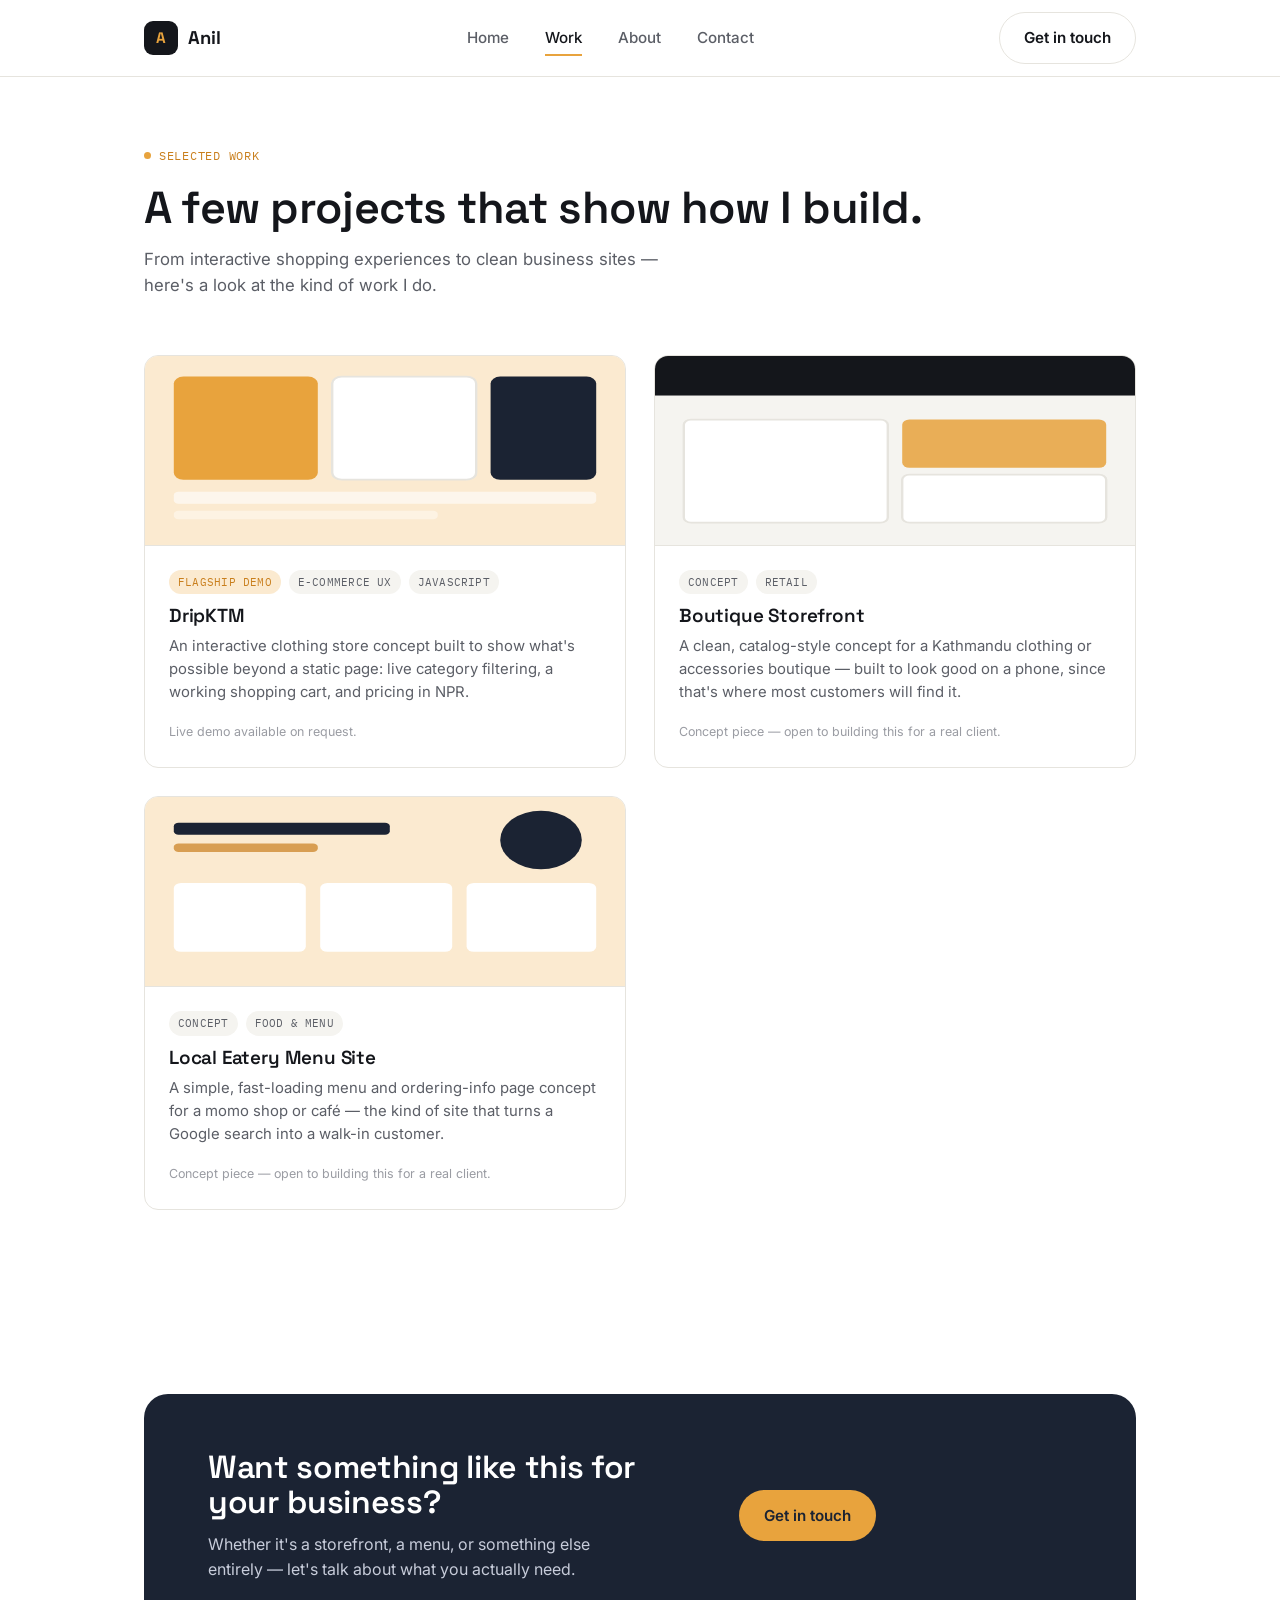
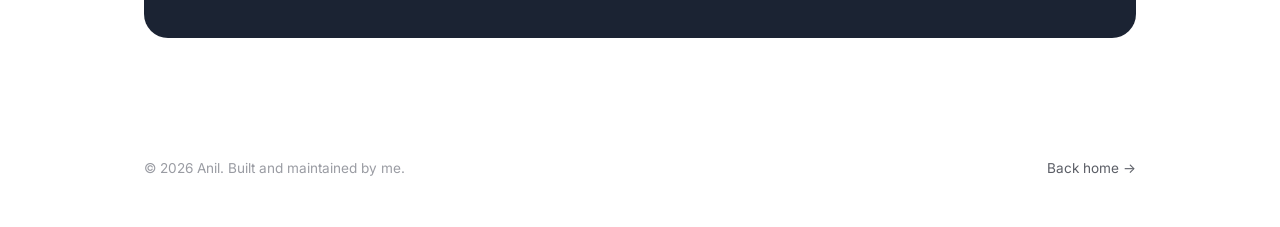
==== projects.html @ 5a68f339 "Initial portfolio website" ====
<!doctype html>
<html lang="en">
  <head>
    <meta charset="UTF-8" />
    <meta name="viewport" content="width=device-width, initial-scale=1.0" />
    <title>Work — Anil</title>
    <meta
      name="description"
      content="Selected web development projects by Anil."
    />
    <link rel="stylesheet" href="style.css" />
  </head>
  <body>
    <!-- ============ NAV ============ -->
    <header class="nav">
      <div class="wrap">
        <a href="index.html" class="logo">
          <span class="logo-mark">A</span>
          Anil
        </a>
        <nav class="nav-links" id="navLinks">
          <a href="index.html">Home</a>
          <a href="projects.html" class="active">Work</a>
          <a href="index.html#about">About</a>
          <a href="index.html#contact">Contact</a>
        </nav>
        <div class="nav-cta">
          <a href="index.html#contact" class="btn btn-ghost">Get in touch</a>
          <button
            class="nav-toggle"
            aria-label="Toggle menu"
            aria-expanded="false"
          >
            <span></span><span></span><span></span>
          </button>
        </div>
      </div>
    </header>

    <!-- ============ PAGE HEAD ============ -->
    <section class="page-head">
      <div class="wrap reveal">
        <span class="eyebrow">Selected work</span>
        <h1>A few projects that show how I build.</h1>
        <p>
          From interactive shopping experiences to clean business sites — here's
          a look at the kind of work I do.
        </p>
      </div>
    </section>

    <!-- ============ PROJECT GRID ============ -->
    <section class="wrap">
      <div class="project-grid">
        <!-- PROJECT 1: DripKTM (flagship demo) -->
        <article class="project-card reveal">
          <div class="project-thumb">
            <svg
              viewBox="0 0 400 220"
              preserveAspectRatio="none"
              style="width: 100%; height: 100%"
            >
              <rect width="400" height="220" fill="#FBEAD0" />
              <rect
                x="24"
                y="24"
                width="120"
                height="120"
                rx="8"
                fill="#E8A33D"
              />
              <rect
                x="156"
                y="24"
                width="120"
                height="120"
                rx="8"
                fill="#fff"
                stroke="#E6E4DE"
                stroke-width="2"
              />
              <rect
                x="288"
                y="24"
                width="88"
                height="120"
                rx="8"
                fill="#1B2333"
              />
              <rect
                x="24"
                y="158"
                width="352"
                height="14"
                rx="4"
                fill="#fff"
                opacity="0.6"
              />
              <rect
                x="24"
                y="180"
                width="220"
                height="10"
                rx="4"
                fill="#fff"
                opacity="0.4"
              />
            </svg>
          </div>
          <div class="project-body">
            <div class="project-tag-row">
              <span class="tag tag-flagship">Flagship demo</span>
              <span class="tag">E-commerce UX</span>
              <span class="tag">JavaScript</span>
            </div>
            <h3>DripKTM</h3>
            <p class="desc">
              An interactive clothing store concept built to show what's
              possible beyond a static page: live category filtering, a working
              shopping cart, and pricing in NPR.
            </p>
            <span class="concept-note">Live demo available on request.</span>
          </div>
        </article>

        <!-- PROJECT 2: Boutique Storefront (concept) -->
        <article class="project-card reveal">
          <div class="project-thumb">
            <svg
              viewBox="0 0 400 220"
              preserveAspectRatio="none"
              style="width: 100%; height: 100%"
            >
              <rect width="400" height="220" fill="#F5F4F0" />
              <rect x="0" y="0" width="400" height="46" fill="#14161B" />
              <rect
                x="24"
                y="74"
                width="170"
                height="120"
                rx="6"
                fill="#fff"
                stroke="#E6E4DE"
                stroke-width="2"
              />
              <rect
                x="206"
                y="74"
                width="170"
                height="56"
                rx="6"
                fill="#E8A33D"
                opacity="0.85"
              />
              <rect
                x="206"
                y="138"
                width="170"
                height="56"
                rx="6"
                fill="#fff"
                stroke="#E6E4DE"
                stroke-width="2"
              />
            </svg>
          </div>
          <div class="project-body">
            <div class="project-tag-row">
              <span class="tag">Concept</span>
              <span class="tag">Retail</span>
            </div>
            <h3>Boutique Storefront</h3>
            <p class="desc">
              A clean, catalog-style concept for a Kathmandu clothing or
              accessories boutique — built to look good on a phone, since that's
              where most customers will find it.
            </p>
            <span class="concept-note"
              >Concept piece — open to building this for a real client.</span
            >
          </div>
        </article>

        <!-- PROJECT 3: Local Eatery (concept) -->
        <article class="project-card reveal">
          <div class="project-thumb">
            <svg
              viewBox="0 0 400 220"
              preserveAspectRatio="none"
              style="width: 100%; height: 100%"
            >
              <rect width="400" height="220" fill="#FBEAD0" />
              <circle cx="330" cy="50" r="34" fill="#1B2333" />
              <rect
                x="24"
                y="30"
                width="180"
                height="14"
                rx="4"
                fill="#1B2333"
              />
              <rect
                x="24"
                y="54"
                width="120"
                height="10"
                rx="4"
                fill="#C97F1D"
                opacity="0.7"
              />
              <rect x="24" y="100" width="110" height="80" rx="6" fill="#fff" />
              <rect
                x="146"
                y="100"
                width="110"
                height="80"
                rx="6"
                fill="#fff"
              />
              <rect
                x="268"
                y="100"
                width="108"
                height="80"
                rx="6"
                fill="#fff"
              />
            </svg>
          </div>
          <div class="project-body">
            <div class="project-tag-row">
              <span class="tag">Concept</span>
              <span class="tag">Food & menu</span>
            </div>
            <h3>Local Eatery Menu Site</h3>
            <p class="desc">
              A simple, fast-loading menu and ordering-info page concept for a
              momo shop or café — the kind of site that turns a Google search
              into a walk-in customer.
            </p>
            <span class="concept-note"
              >Concept piece — open to building this for a real client.</span
            >
          </div>
        </article>
      </div>
    </section>

    <!-- ============ CTA STRIP ============ -->
    <section class="section">
      <div class="wrap">
        <div class="cta-band reveal">
          <div>
            <h2>Want something like this for your business?</h2>
            <p>
              Whether it's a storefront, a menu, or something else entirely —
              let's talk about what you actually need.
            </p>
          </div>
          <div class="cta-contacts">
            <a href="index.html#contact" class="btn btn-on-dark"
              >Get in touch</a
            >
          </div>
        </div>
      </div>
    </section>

    <!-- ============ FOOTER ============ -->
    <footer class="site-footer">
      <div
        class="wrap"
        style="
          display: flex;
          justify-content: space-between;
          width: 100%;
          flex-wrap: wrap;
          gap: 10px;
        "
      >
        <span>© 2026 Anil. Built and maintained by me.</span>
        <a href="index.html">Back home →</a>
      </div>
    </footer>

    <script src="script.js"></script>
  </body>
</html>
---- style.css ----
/* ============================================
   ANIL — PORTFOLIO STYLESHEET
   Design tokens live at the top. Change colors,
   fonts, or spacing here and it updates everywhere.
   ============================================ */

@import url("https://fonts.googleapis.com/css2?family=Space+Grotesk:wght@400;500;600;700&family=Inter:wght@400;500;600&family=IBM+Plex+Mono:wght@400;500&display=swap");

:root {
  /* Colors */
  --bg: #ffffff;
  --bg-alt: #f5f4f0;
  --ink: #14161b;
  --ink-soft: #5b5e66;
  --ink-faint: #9a9ca3;
  --accent: #e8a33d;
  --accent-deep: #c97f1d;
  --accent-soft: #fbead0;
  --contrast: #1b2333;
  --contrast-soft: #2a3550;
  --line: #e6e4de;

  /* Type */
  --font-display: "Space Grotesk", sans-serif;
  --font-body: "Inter", sans-serif;
  --font-mono: "IBM Plex Mono", monospace;

  /* Layout */
  --max-width: 1120px;
  --pad: clamp(20px, 5vw, 64px);
  --radius: 14px;
}

* {
  margin: 0;
  padding: 0;
  box-sizing: border-box;
}

html {
  scroll-behavior: smooth;
}

@media (prefers-reduced-motion: reduce) {
  html {
    scroll-behavior: auto;
  }
  *,
  *::before,
  *::after {
    animation-duration: 0.01ms !important;
    transition-duration: 0.01ms !important;
  }
}

body {
  font-family: var(--font-body);
  color: var(--ink);
  background: var(--bg);
  line-height: 1.55;
  -webkit-font-smoothing: antialiased;
}

a {
  color: inherit;
  text-decoration: none;
}
img,
svg {
  display: block;
  max-width: 100%;
}
ul {
  list-style: none;
}

.wrap {
  max-width: var(--max-width);
  margin: 0 auto;
  padding-left: var(--pad);
  padding-right: var(--pad);
}

h1,
h2,
h3 {
  font-family: var(--font-display);
  font-weight: 600;
  letter-spacing: -0.01em;
  line-height: 1.1;
}

.eyebrow {
  display: inline-flex;
  align-items: center;
  gap: 8px;
  font-family: var(--font-mono);
  font-size: 0.78rem;
  letter-spacing: 0.06em;
  text-transform: uppercase;
  color: var(--accent-deep);
  margin-bottom: 18px;
}
.eyebrow::before {
  content: "";
  width: 7px;
  height: 7px;
  border-radius: 50%;
  background: var(--accent);
  display: inline-block;
}

.btn {
  display: inline-flex;
  align-items: center;
  gap: 8px;
  font-family: var(--font-body);
  font-weight: 600;
  font-size: 0.95rem;
  padding: 13px 24px;
  border-radius: 999px;
  border: 1.5px solid transparent;
  cursor: pointer;
  transition:
    transform 0.15s ease,
    background 0.15s ease,
    border-color 0.15s ease,
    color 0.15s ease;
  position: relative;
  overflow: hidden;
}
.btn::after {
  content: "";
  position: absolute;
  top: 0;
  left: -100%;
  width: 100%;
  height: 100%;
  background: rgba(255, 255, 255, 0.15);
  transition: 0.4s;
}

.btn:hover::after {
  left: 100%;
}
.btn:hover {
  transform: translateY(-2px);
}
.btn-primary {
  background: var(--ink);
  color: #fff;
}
.btn-primary:hover {
  background: var(--accent-deep);
}
.btn-ghost {
  background: transparent;
  color: var(--ink);
  border-color: var(--line);
}
.btn-ghost:hover {
  border-color: var(--ink);
}
.btn-on-dark {
  background: var(--accent);
  color: var(--contrast);
}
.btn-on-dark:hover {
  background: #fff;
}

:focus-visible {
  outline: 2.5px solid var(--accent-deep);
  outline-offset: 3px;
}

/* ---------- NAV ---------- */
.nav {
  position: sticky;
  top: 0;
  z-index: 50;
  background: rgba(255, 255, 255, 0.88);
  backdrop-filter: blur(8px);
  border-bottom: 1px solid var(--line);
}
.nav .wrap {
  display: flex;
  align-items: center;
  justify-content: space-between;
  height: 76px;
}
.logo {
  font-family: var(--font-display);
  font-weight: 700;
  font-size: 1.15rem;
  display: flex;
  align-items: center;
  gap: 10px;
}
.logo-mark {
  width: 34px;
  height: 34px;
  border-radius: 9px;
  background: var(--ink);
  color: var(--accent);
  display: flex;
  align-items: center;
  justify-content: center;
  font-size: 0.95rem;
}
.nav-links {
  display: flex;
  align-items: center;
  gap: 36px;
  font-weight: 500;
  font-size: 0.95rem;
}
.nav-links a {
  color: var(--ink-soft);
  transition: color 0.15s ease;
}
.nav-links a.active {
  color: var(--ink);
  position: relative;
}

.nav-links a.active::after {
  content: "";
  position: absolute;
  left: 0;
  bottom: -6px;
  width: 100%;
  height: 2px;
  background: var(--accent);
}
.nav-links a:hover,
.nav-links a.active {
  color: var(--ink);
}
.nav-cta {
  display: flex;
  align-items: center;
  gap: 22px;
}
.nav-toggle {
  display: none;
  flex-direction: column;
  gap: 5px;
  background: none;
  border: none;
  cursor: pointer;
  padding: 6px;
}
.nav-toggle span {
  width: 22px;
  height: 2px;
  background: var(--ink);
  display: block;
}

@media (max-width: 760px) {
  .nav-links {
    position: absolute;
    top: 76px;
    left: 0;
    right: 0;
    background: #fff;
    flex-direction: column;
    align-items: flex-start;
    padding: 24px var(--pad);
    gap: 20px;
    border-bottom: 1px solid var(--line);
    display: none;
  }
  .nav-links.open {
    display: flex;
  }
  .nav-toggle {
    display: flex;
  }
  .nav-cta .btn-ghost {
    display: none;
  }
}

/* ---------- HERO ---------- */
.hero {
  padding: 72px 0 96px;
}
.hero {
  position: relative;
  overflow: hidden;
}

.hero::before {
  content: "";
  position: absolute;
  width: 500px;
  height: 500px;
  background: radial-gradient(circle, var(--accent-soft), transparent);
  top: -100px;
  right: -100px;
  filter: blur(80px);
  opacity: 0.6;
  animation: floatGlow 6s ease-in-out infinite;
  z-index: 0;
}

@keyframes floatGlow {
  0%,
  100% {
    transform: translateY(0);
  }
  50% {
    transform: translateY(40px);
  }
}
.hero .wrap {
  position: relative;
  z-index: 2;
  display: grid;
  grid-template-columns: 1.05fr 0.95fr;
  gap: 56px;
  align-items: center;
}
.hero h1 {
  font-size: clamp(2.1rem, 4.2vw, 3.4rem);
  margin-bottom: 22px;
}
.hero h1 .accent-underline {
  position: relative;
  white-space: nowrap;
}
.hero h1 .accent-underline::after {
  content: "";
  position: absolute;
  left: 0;
  right: 0;
  bottom: 2px;
  height: 0.3em;
  background: var(--accent-soft);
  z-index: -1;
}
.hero p.lede {
  font-size: 1.08rem;
  color: var(--ink-soft);
  max-width: 480px;
  margin-bottom: 32px;
}
.hero-actions {
  display: flex;
  gap: 14px;
  flex-wrap: wrap;
}

@media (max-width: 900px) {
  .hero .wrap {
    grid-template-columns: 1fr;
  }

  .hero-visual {
    order: 1; /* image AFTER text */
  }

  .hero-copy {
    order: 0;
  }
}

/* ---------- HERO VISUAL: before/after mockup ---------- */
.compare {
  position: relative;
  background: var(--bg-alt);
  border-radius: 22px;
  padding: 28px;
}
.compare-row {
  display: grid;
  grid-template-columns: 1fr auto 1fr;
  gap: 14px;
  align-items: center;
}
.browser {
  background: #fff;
  border-radius: 12px;
  border: 1px solid var(--line);
  overflow: hidden;
  box-shadow: 0 10px 28px -14px rgba(20, 22, 27, 0.18);
}
.browser-bar {
  display: flex;
  gap: 6px;
  padding: 9px 12px;
  border-bottom: 1px solid var(--line);
}
.browser-bar span {
  width: 7px;
  height: 7px;
  border-radius: 50%;
  background: var(--line);
}
.browser-body {
  padding: 14px;
}
.bad-block {
  background: #eceae5;
  border-radius: 4px;
  margin-bottom: 7px;
}
.bad-block.short {
  width: 55%;
  height: 8px;
}
.bad-block.mid {
  width: 85%;
  height: 8px;
}
.bad-block.text {
  width: 100%;
  height: 6px;
  opacity: 0.7;
}
.bad-stamp {
  margin-top: 10px;
  font-family: var(--font-mono);
  font-size: 0.62rem;
  color: var(--ink-faint);
  display: inline-block;
  border: 1px dashed var(--line);
  border-radius: 6px;
  padding: 3px 7px;
}
.good-block {
  border-radius: 4px;
  margin-bottom: 8px;
}
.good-block.hero-img {
  width: 100%;
  height: 38px;
  background: linear-gradient(135deg, var(--accent-soft), var(--accent));
  border-radius: 6px;
  margin-bottom: 10px;
}
.good-block.title {
  width: 70%;
  height: 9px;
  background: var(--ink);
}
.good-block.text {
  width: 95%;
  height: 6px;
  background: var(--line);
}
.good-block.cta {
  width: 38%;
  height: 16px;
  background: var(--accent);
  border-radius: 999px;
  margin-top: 10px;
}
.compare-arrow {
  font-family: var(--font-mono);
  font-size: 0.7rem;
  color: var(--ink-faint);
  text-align: center;
  display: flex;
  flex-direction: column;
  align-items: center;
  gap: 4px;
}
.compare-arrow svg {
  width: 22px;
  height: 22px;
}
.compare-caps {
  display: grid;
  grid-template-columns: 1fr auto 1fr;
  gap: 14px;
  margin-top: 12px;
  font-family: var(--font-mono);
  font-size: 0.68rem;
  letter-spacing: 0.03em;
  text-transform: uppercase;
  color: var(--ink-faint);
  text-align: center;
}

@media (max-width: 540px) {
  .compare-row,
  .compare-caps {
    grid-template-columns: 1fr;
  }
  .compare-arrow {
    transform: rotate(90deg);
    margin: 4px 0;
  }
}

/* ---------- SECTION BASICS ---------- */
.section {
  padding: 88px 0;
}
.section-alt {
  background: var(--bg-alt);
}
.section-head {
  max-width: 620px;
  margin-bottom: 48px;
}
.section-head h2 {
  font-size: clamp(1.6rem, 3vw, 2.2rem);
  margin-bottom: 14px;
}
.section-head p {
  color: var(--ink-soft);
  font-size: 1.02rem;
}

/* ---------- VALUE STATEMENT ---------- */
.value-block {
  max-width: 760px;
}
.value-block p {
  font-size: 1.15rem;
  color: var(--ink-soft);
}
.value-block p + p {
  margin-top: 16px;
}
.value-block strong {
  color: var(--ink);
}

/* ---------- OFFER CARDS ---------- */
.offer-grid {
  display: grid;
  grid-template-columns: repeat(3, 1fr);
  gap: 24px;
}
.offer-card {
  background: #fff;
  border: 1px solid var(--line);
  border-radius: var(--radius);
  padding: 30px 26px;
  transition:
    border-color 0.2s ease,
    transform 0.2s ease;
}
.offer-card:hover {
  border-color: var(--accent);
  transform: translateY(-3px);
}
.offer-icon {
  width: 44px;
  height: 44px;
  border-radius: 10px;
  background: var(--accent-soft);
  display: flex;
  align-items: center;
  justify-content: center;
  margin-bottom: 18px;
}
.offer-icon svg {
  width: 22px;
  height: 22px;
  stroke: var(--accent-deep);
}
.offer-card h3 {
  font-size: 1.08rem;
  margin-bottom: 9px;
}
.offer-card p {
  color: var(--ink-soft);
  font-size: 0.94rem;
}

@media (max-width: 860px) {
  .offer-grid {
    grid-template-columns: 1fr;
  }
}

/* ---------- ABOUT ---------- */
.about-grid {
  display: grid;
  grid-template-columns: 200px 1fr;
  gap: 48px;
  align-items: start;
}
.avatar {
  width: 148px;
  height: 148px;
  border-radius: 50%;
  background: var(--ink);
  color: var(--accent);
  font-family: var(--font-display);
  font-weight: 700;
  font-size: 2.6rem;
  display: flex;
  align-items: center;
  justify-content: center;
}
.about-copy p {
  color: var(--ink-soft);
  margin-bottom: 14px;
  max-width: 600px;
}
.about-copy p strong {
  color: var(--ink);
}

.process {
  margin-top: 38px;
  display: grid;
  grid-template-columns: repeat(3, 1fr);
  gap: 22px;
}
.process-step {
  border-top: 2px solid var(--ink);
  padding-top: 14px;
}
.process-step .step-num {
  font-family: var(--font-mono);
  font-size: 0.78rem;
  color: var(--accent-deep);
}
.process-step h4 {
  font-family: var(--font-display);
  font-size: 1rem;
  margin: 6px 0 6px;
}
.process-step p {
  color: var(--ink-soft);
  font-size: 0.88rem;
}

@media (max-width: 760px) {
  .about-grid {
    grid-template-columns: 1fr;
  }
  .process {
    grid-template-columns: 1fr;
  }
}

/* ---------- CTA BAND ---------- */
.cta-band {
  background: var(--contrast);
  color: #fff;
  border-radius: 24px;
  padding: 56px var(--pad);
  display: grid;
  grid-template-columns: 1.2fr 0.8fr;
  gap: 32px;
  align-items: center;
}
.cta-band h2 {
  color: #fff;
  font-size: clamp(1.5rem, 3vw, 2rem);
  margin-bottom: 12px;
}
.cta-band p {
  color: #c7ccda;
  max-width: 420px;
}
.cta-contacts {
  display: flex;
  flex-direction: column;
  gap: 14px;
  align-items: flex-start;
}
.cta-contacts .btn-on-dark {
  width: fit-content;
}
.contact-line {
  font-family: var(--font-mono);
  font-size: 0.85rem;
  color: #c7ccda;
}
.contact-line a {
  color: #fff;
  border-bottom: 1px solid var(--contrast-soft);
}

@media (max-width: 760px) {
  .cta-band {
    grid-template-columns: 1fr;
    text-align: left;
  }
}

/* ---------- FOOTER ---------- */
.site-footer {
  padding: 32px 0 48px;
  display: flex;
  justify-content: space-between;
  align-items: center;
  font-size: 0.85rem;
  color: var(--ink-faint);
  flex-wrap: wrap;
  gap: 10px;
}
.site-footer a {
  color: var(--ink-soft);
}
.site-footer a:hover {
  color: var(--ink);
}

/* ---------- REVEAL ON SCROLL ---------- */
.reveal {
  opacity: 0;
  transform: translateY(18px);
  transition:
    opacity 0.6s ease,
    transform 0.6s ease;
}
.reveal.in-view {
  opacity: 1;
  transform: translateY(0);
}

/* ============================================
   PROJECTS PAGE
   ============================================ */
.page-head {
  padding: 64px 0 16px;
}
.page-head h1 {
  font-size: clamp(2rem, 4vw, 2.8rem);
  margin-bottom: 14px;
}
.page-head p {
  color: var(--ink-soft);
  max-width: 560px;
  font-size: 1.05rem;
}

.project-grid {
  display: grid;
  grid-template-columns: repeat(2, 1fr);
  gap: 28px;
  padding: 40px 0 96px;
}
.project-card {
  border: 1px solid var(--line);
  border-radius: var(--radius);
  overflow: hidden;
  background: #fff;
  transition:
    transform 0.4s ease,
    box-shadow 0.4s ease;
}
.project-card:hover {
  transform: translateY(-8px);
  box-shadow: 0 20px 50px rgba(0, 0, 0, 0.12);
}
.project-thumb {
  height: 190px;
  position: relative;
  overflow: hidden;
  border-bottom: 1px solid var(--line);
}
.project-body {
  padding: 24px;
}
.project-tag-row {
  display: flex;
  gap: 8px;
  flex-wrap: wrap;
  margin-bottom: 12px;
}
.tag {
  font-family: var(--font-mono);
  font-size: 0.68rem;
  letter-spacing: 0.02em;
  text-transform: uppercase;
  padding: 4px 9px;
  border-radius: 999px;
  background: var(--bg-alt);
  color: var(--ink-soft);
}
.tag.tag-flagship {
  background: var(--accent-soft);
  color: var(--accent-deep);
}
.project-card h3 {
  font-size: 1.18rem;
  margin-bottom: 8px;
}
.project-card p.desc {
  color: var(--ink-soft);
  font-size: 0.93rem;
  margin-bottom: 14px;
}
.project-link {
  font-weight: 600;
  font-size: 0.9rem;
  display: inline-flex;
  align-items: center;
  gap: 6px;
}
.project-link svg {
  width: 14px;
  height: 14px;
}

@media (max-width: 760px) {
  .project-grid {
    grid-template-columns: 1fr;
  }
}

/* placeholder concept note */
.concept-note {
  margin-top: 6px;
  font-size: 0.78rem;
  color: var(--ink-faint);
}
.nav-links a.active {
  color: var(--ink);
  position: relative;
}

.nav-links a.active::after {
  content: "";
  position: absolute;
  left: 0;
  bottom: -6px;
  width: 100%;
  height: 2px;
  background: var(--accent);
}
.hero {
  position: relative;
  overflow: hidden;
}

.hero::before {
  content: "";
  position: absolute;
  width: 450px;
  height: 450px;
  background: radial-gradient(circle, var(--accent-soft), transparent);
  top: -120px;
  right: -120px;
  filter: blur(80px);
  opacity: 0.6;
  animation: floatGlow 6s ease-in-out infinite;
  z-index: 0;
}

@keyframes floatGlow {
  0%,
  100% {
    transform: translateY(0);
  }
  50% {
    transform: translateY(35px);
  }
}

.hero .wrap {
  position: relative;
  z-index: 2;
}
.btn {
  position: relative;
  overflow: hidden;
}

.btn::after {
  content: "";
  position: absolute;
  top: 0;
  left: -100%;
  width: 100%;
  height: 100%;
  background: rgba(255, 255, 255, 0.15);
  transition: 0.4s;
}

.btn:hover::after {
  left: 100%;
}
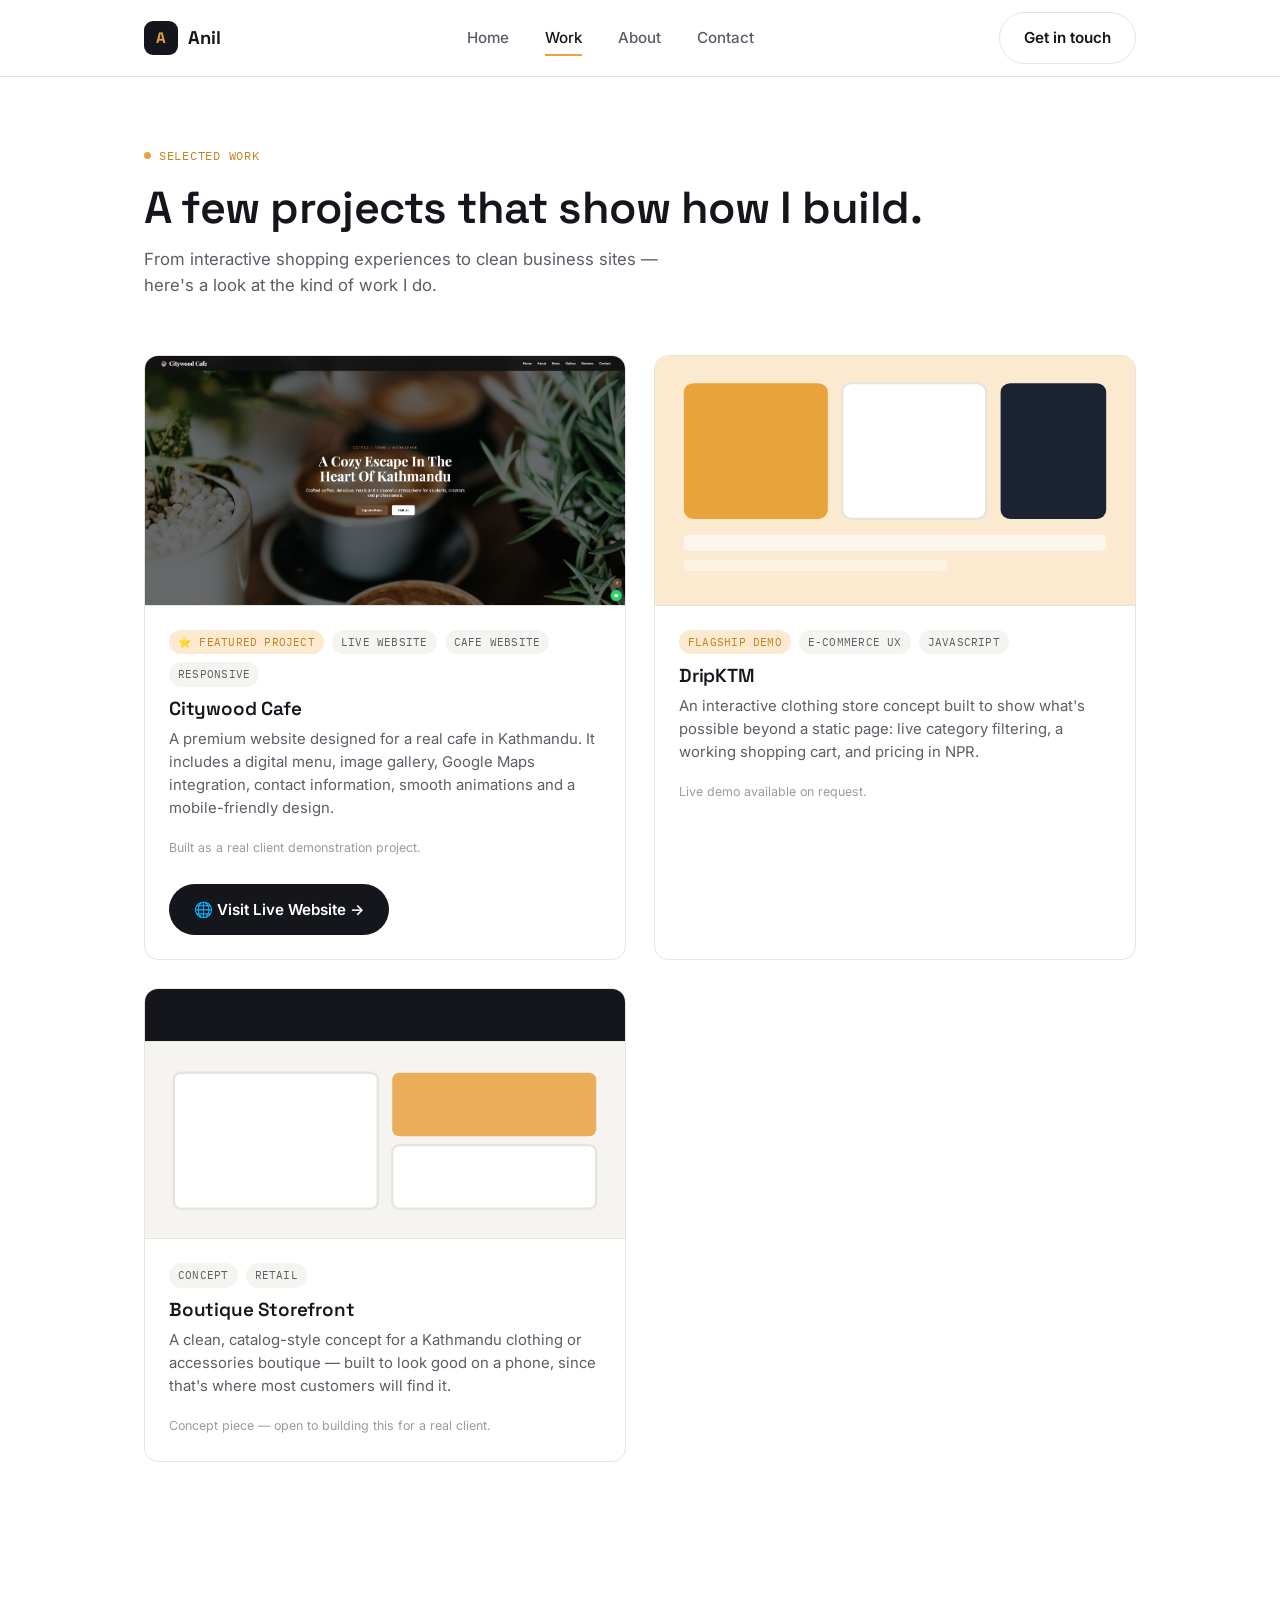
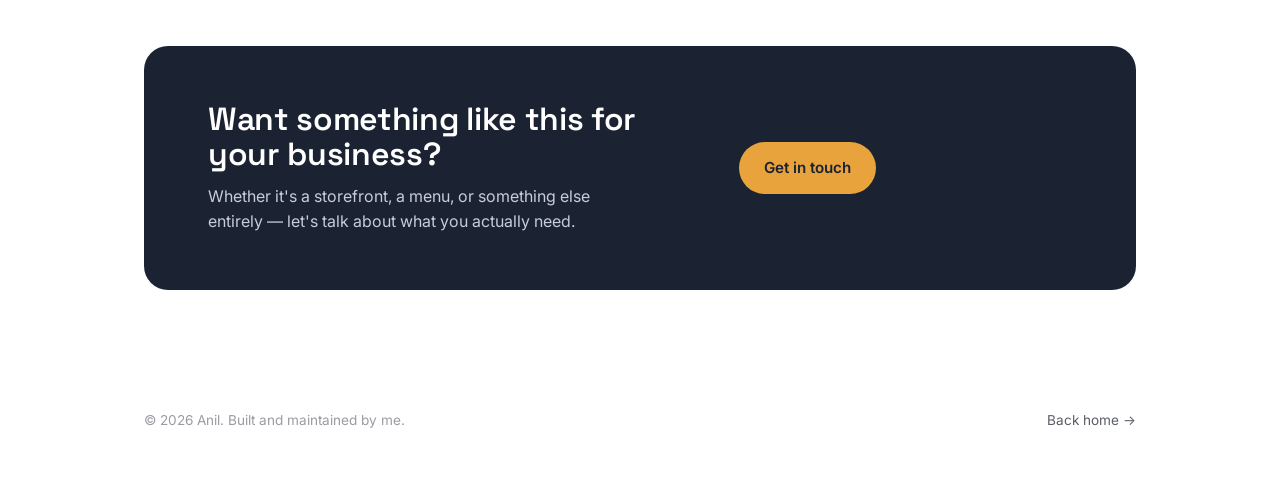
==== commit 7dddc3e3: "Updated portfolio with Citywood Cafe featured" ====
--- a/projects.html
+++ b/projects.html
@@ -52,6 +52,47 @@
     <!-- ============ PROJECT GRID ============ -->
     <section class="wrap">
       <div class="project-grid">
+        <!-- PROJECT 3: CITYWOOD CAFE -->
+
+        <article class="project-card reveal">
+          <div class="project-thumb">
+            <img src="images/citywood-cover.jpg" alt="Citywood Cafe Website" />
+          </div>
+
+          <div class="project-body">
+            <div class="project-tag-row">
+              <span class="tag tag-flagship">⭐ Featured Project</span>
+              <span class="tag">Live Website</span>
+
+              <span class="tag">Cafe Website</span>
+
+              <span class="tag">Responsive</span>
+            </div>
+
+            <h3>Citywood Cafe</h3>
+
+            <p class="desc">
+              A premium website designed for a real cafe in Kathmandu. It
+              includes a digital menu, image gallery, Google Maps integration,
+              contact information, smooth animations and a mobile-friendly
+              design.
+            </p>
+
+            <span class="concept-note">
+              Built as a real client demonstration project.
+            </span>
+
+            <br /><br />
+
+            <a
+              href="https://citywoodcafe.vercel.app/"
+              target="_blank"
+              class="btn btn-primary"
+            >
+              🌐 Visit Live Website →
+            </a>
+          </div>
+        </article>
         <!-- PROJECT 1: DripKTM (flagship demo) -->
         <article class="project-card reveal">
           <div class="project-thumb">
@@ -174,69 +215,6 @@
               A clean, catalog-style concept for a Kathmandu clothing or
               accessories boutique — built to look good on a phone, since that's
               where most customers will find it.
-            </p>
-            <span class="concept-note"
-              >Concept piece — open to building this for a real client.</span
-            >
-          </div>
-        </article>
-
-        <!-- PROJECT 3: Local Eatery (concept) -->
-        <article class="project-card reveal">
-          <div class="project-thumb">
-            <svg
-              viewBox="0 0 400 220"
-              preserveAspectRatio="none"
-              style="width: 100%; height: 100%"
-            >
-              <rect width="400" height="220" fill="#FBEAD0" />
-              <circle cx="330" cy="50" r="34" fill="#1B2333" />
-              <rect
-                x="24"
-                y="30"
-                width="180"
-                height="14"
-                rx="4"
-                fill="#1B2333"
-              />
-              <rect
-                x="24"
-                y="54"
-                width="120"
-                height="10"
-                rx="4"
-                fill="#C97F1D"
-                opacity="0.7"
-              />
-              <rect x="24" y="100" width="110" height="80" rx="6" fill="#fff" />
-              <rect
-                x="146"
-                y="100"
-                width="110"
-                height="80"
-                rx="6"
-                fill="#fff"
-              />
-              <rect
-                x="268"
-                y="100"
-                width="108"
-                height="80"
-                rx="6"
-                fill="#fff"
-              />
-            </svg>
-          </div>
-          <div class="project-body">
-            <div class="project-tag-row">
-              <span class="tag">Concept</span>
-              <span class="tag">Food & menu</span>
-            </div>
-            <h3>Local Eatery Menu Site</h3>
-            <p class="desc">
-              A simple, fast-loading menu and ordering-info page concept for a
-              momo shop or café — the kind of site that turns a Google search
-              into a walk-in customer.
             </p>
             <span class="concept-note"
               >Concept piece — open to building this for a real client.</span
--- a/style.css
+++ b/style.css
@@ -756,10 +756,21 @@
   box-shadow: 0 20px 50px rgba(0, 0, 0, 0.12);
 }
 .project-thumb {
-  height: 190px;
-  position: relative;
+  height: 250px;
+
   overflow: hidden;
+
   border-bottom: 1px solid var(--line);
+}
+
+.project-thumb img {
+  width: 100%;
+
+  height: 100%;
+
+  object-fit: cover;
+
+  display: block;
 }
 .project-body {
   padding: 24px;
